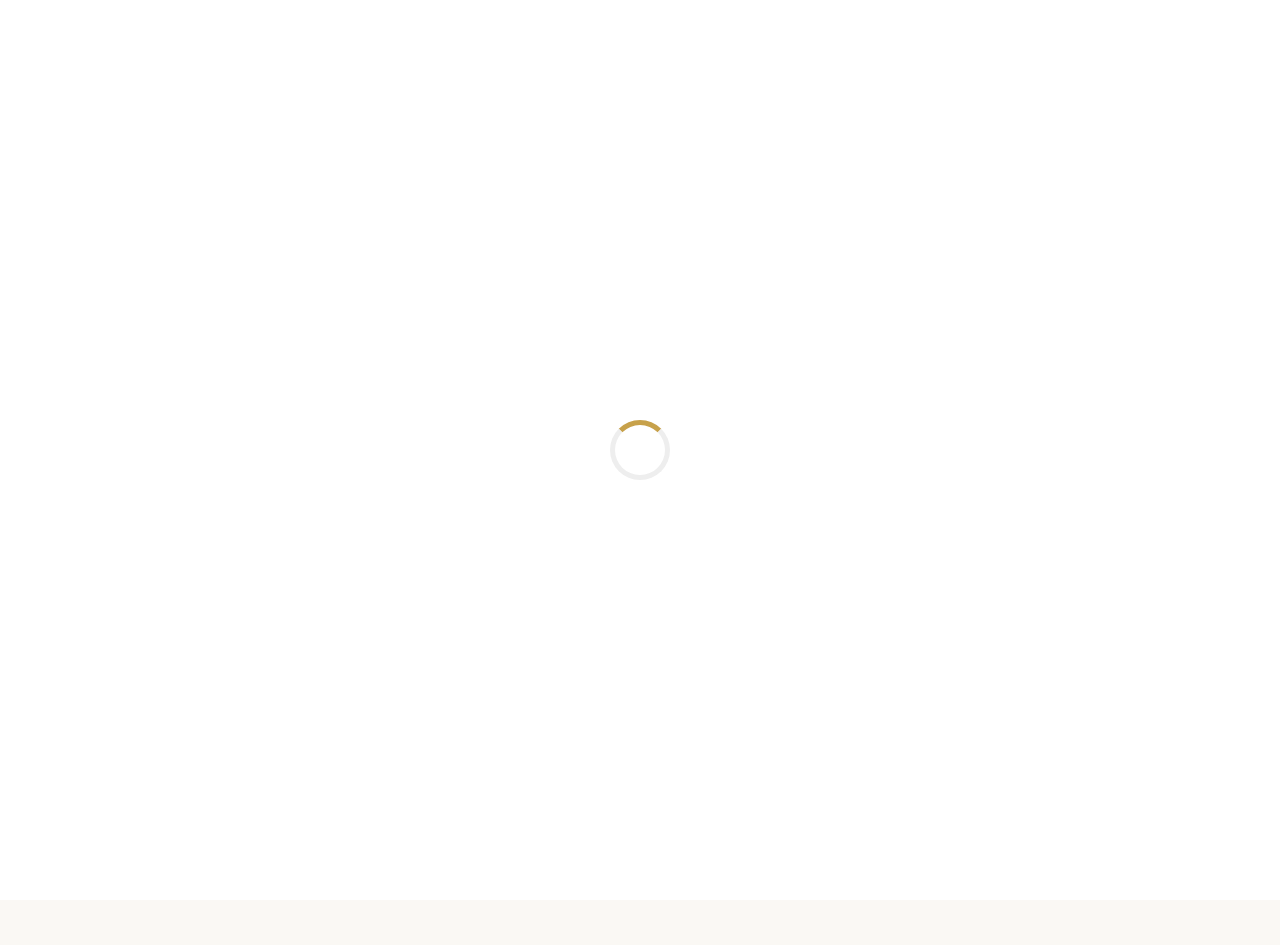
==== index.html @ 11d9a0d9 "Initial commit" ====
<!DOCTYPE html>
<html lang="en">

<head>

    <meta charset="UTF-8">

    <meta name="viewport" content="width=device-width, initial-scale=1.0">

    <title>BeeLuxe & Beauty</title>

    <meta name="description"
        content="Luxury Hair Accessories for Every Style">

    <!-- CSS -->

    <link rel="stylesheet" href="style.css">

    <link rel="stylesheet" href="css/animations.css">

    <link rel="stylesheet" href="css/responsive.css">

    <!-- Google Font -->

    <link
        href="https://fonts.googleapis.com/css2?family=Poppins:wght@300;400;500;600;700&family=Playfair+Display:wght@500;600;700&display=swap"
        rel="stylesheet">

    <!-- Font Awesome -->

    <link rel="stylesheet"
        href="https://cdnjs.cloudflare.com/ajax/libs/font-awesome/6.7.1/css/all.min.css">

</head>

<body>

    <!--=========================
        LOADER
    ==========================-->

    <div class="loader">

        <div class="spinner"></div>

    </div>

    <!--=========================
        TOP BAR
    ==========================-->

    <div class="top-bar">

        <p>✨ Free Delivery on Orders Over ₦50,000 | Luxury Hair Accessories You'll Love</p>

    </div>

    <!--=========================
        HEADER
    ==========================-->

    <header>

        <nav class="navbar">

            <div class="logo">

                <a href="#">BeeLuxe <span>& Beauty</span></a>

            </div>

            <ul class="nav-links">

                <li><a href="#">Home</a></li>

                <li><a href="#">Shop</a></li>

                <li><a href="#">Collections</a></li>

                <li><a href="#">About</a></li>

                <li><a href="#">Contact</a></li>

            </ul>

            <div class="nav-icons">

                <i class="fas fa-search"></i>

                <i class="far fa-heart"></i>

                <i class="fas fa-shopping-cart"></i>

                <button id="theme-toggle">

                    <i class="fas fa-moon"></i>

                </button>

                <div class="menu-btn">

                    <i class="fas fa-bars"></i>

                </div>

            </div>

        </nav>

    </header>

    <!--=========================
        HERO SLIDER
    ==========================-->

    <section class="hero">

        <div class="slide active">

            <div class="hero-content">

                <h1>Luxury Hair Accessories</h1>

                <p>Elegant pieces made to elevate your everyday beauty.</p>

                <a href="#" class="btn">Shop Now</a>

            </div>

            <div class="hero-image">

                <img src="images/hero/hero1.jpg" alt="Hero Image">

            </div>

        </div>

        <div class="slide">

            <div class="hero-content">

                <h1>New Collection</h1>

                <p>Discover timeless beauty with our latest arrivals.</p>

                <a href="#" class="btn">Explore</a>

            </div>

            <div class="hero-image">

                <img src="images/hero/hero2.jpg" alt="Hero Image">

            </div>

        </div>

        <div class="slide">

            <div class="hero-content">

                <h1>Premium Quality</h1>

                <p>Designed with elegance, crafted with care.</p>

                <a href="#" class="btn">View Collection</a>

            </div>

            <div class="hero-image">

                <img src="images/hero/hero3.jpg" alt="Hero Image">

            </div>

        </div>

    </section>

    <!-- Categories -->

    <section class="categories">

    </section>

    <!-- Featured Products -->

    <section class="featured-products">

    </section>

    <!-- Promotion Banner -->

    <section class="promo">

    </section>

    <!-- Why Choose Us -->

    <section class="why-us">

    </section>

    <!-- Best Sellers -->

    <section class="best-sellers">

    </section>

    <!-- Testimonials -->

    <section class="testimonials">

    </section>

    <!-- Newsletter -->

    <section class="newsletter">

    </section>

    <!-- Footer -->

    <footer>

    </footer>

    <!-- JavaScript -->

    <script src="js/app.js"></script>

    <script src="js/slider.js"></script>

    <script src="js/darkmode.js"></script>

    <script src="js/cart.js"></script>

    <script src="js/animation.js"></script>

</body>

</html>
---- style.css ----
/*==================================================
    BeeLuxe & Beauty
    Main Stylesheet
    Author: David
===================================================*/

/*==============================
    GOOGLE FONTS
===============================*/
@import url('https://fonts.googleapis.com/css2?family=Poppins:wght@300;400;500;600;700&family=Playfair+Display:wght@500;600;700&display=swap');

/*==============================
    CSS RESET
===============================*/
*{
    margin:0;
    padding:0;
    box-sizing:border-box;
}

html{
    scroll-behavior:smooth;
}

body{
    font-family:'Poppins',sans-serif;
    background:#faf8f4;
    color:#222;
    overflow-x:hidden;
    transition:.4s ease;
}

img{
    width:100%;
    display:block;
}

a{
    text-decoration:none;
    color:inherit;
}

ul{
    list-style:none;
}

button{
    border:none;
    outline:none;
    cursor:pointer;
    font-family:inherit;
}

input{
    font-family:inherit;
    outline:none;
}

/*==============================
    COLORS
===============================*/
:root{

    --primary:#C7A14A;
    --primary-dark:#A8842F;

    --cream:#FAF8F4;
    --white:#ffffff;
    --black:#222222;

    --text:#555555;

    --border:#ece6dc;

    --shadow:0 10px 35px rgba(0,0,0,.08);

    --radius:12px;

    --transition:.35s ease;

}

/*==============================
    DARK MODE
===============================*/

body.dark{

    background:#121212;

    color:#ffffff;

}

body.dark .navbar{

    background:#181818;

}

body.dark .top-bar{

    background:#222;

}

body.dark .nav-links a{

    color:#f1f1f1;

}

body.dark .btn{

    color:#fff;

}

body.dark .hero{

    background:#181818;

}

/*==============================
    LOADER
===============================*/

.loader{

    position:fixed;

    inset:0;

    background:#fff;

    display:flex;

    justify-content:center;

    align-items:center;

    z-index:9999;

}

.spinner{

    width:60px;

    height:60px;

    border:5px solid #eee;

    border-top:5px solid var(--primary);

    border-radius:50%;

    animation:spin 1s linear infinite;

}

@keyframes spin{

    to{

        transform:rotate(360deg);

    }

}

/*==============================
    TOP BAR
===============================*/

.top-bar{

    background:var(--primary);

    color:#fff;

    text-align:center;

    padding:12px;

    font-size:.9rem;

    letter-spacing:.5px;

}

/*==============================
    HEADER
===============================*/

header{

    position:sticky;

    top:0;

    left:0;

    width:100%;

    background:#fff;

    box-shadow:0 2px 20px rgba(0,0,0,.04);

    z-index:1000;

    transition:.4s;

}

.navbar{

    width:90%;

    margin:auto;

    height:90px;

    display:flex;

    justify-content:space-between;

    align-items:center;

}

/*==============================
    LOGO
===============================*/

.logo a{

    font-size:2rem;

    font-weight:700;

    color:var(--black);

    font-family:'Playfair Display',serif;

}

.logo span{

    color:var(--primary);

}

/*==============================
    NAVIGATION
===============================*/

.nav-links{

    display:flex;

    gap:35px;

}

.nav-links a{

    color:#333;

    font-weight:500;

    transition:var(--transition);

    position:relative;

}

.nav-links a::after{

    content:"";

    position:absolute;

    width:0;

    height:2px;

    background:var(--primary);

    bottom:-8px;

    left:0;

    transition:.3s;

}

.nav-links a:hover::after{

    width:100%;

}

.nav-links a:hover{

    color:var(--primary);

}

/*==============================
    NAV ICONS
===============================*/

.nav-icons{

    display:flex;

    align-items:center;

    gap:18px;

}

.nav-icons i{

    font-size:1.1rem;

    cursor:pointer;

    transition:.3s;

}

.nav-icons i:hover{

    color:var(--primary);

    transform:translateY(-2px);

}

#theme-toggle{

    background:var(--primary);

    color:#fff;

    width:42px;

    height:42px;

    border-radius:50%;

    transition:.3s;

}

#theme-toggle:hover{

    transform:rotate(180deg);

}

.menu-btn{

    display:none;

}

/*==============================
    BUTTONS
===============================*/

.btn{

    display:inline-block;

    margin-top:25px;

    padding:15px 38px;

    background:var(--primary);

    color:#fff;

    border-radius:50px;

    transition:.35s;

    font-weight:600;

    letter-spacing:.5px;

}

.btn:hover{

    background:var(--primary-dark);

    transform:translateY(-4px);

    box-shadow:0 10px 25px rgba(199,161,74,.4);

}

/*==============================
    HERO
===============================*/

.hero{

    position:relative;

    width:100%;

    min-height:90vh;

    overflow:hidden;

    background:var(--cream);

}

.slide{

    display:none;

    width:90%;

    margin:auto;

    min-height:90vh;

    align-items:center;

    justify-content:space-between;

    gap:60px;

}

.slide.active{

    display:flex;

    animation:fade 1s;

}

.hero-content{

    flex:1;

}

.hero-content h1{

    font-size:4rem;

    line-height:1.2;

    font-family:'Playfair Display',serif;

    margin-bottom:20px;

}

.hero-content p{

    font-size:1.1rem;

    color:var(--text);

    line-height:1.8;

    max-width:500px;

}

.hero-image{

    flex:1;

}

.hero-image img{

    width:100%;

    max-width:600px;

    margin:auto;

    border-radius:20px;

    box-shadow:var(--shadow);

}

/*==============================
    ANIMATION
===============================*/

@keyframes fade{

    from{

        opacity:0;

        transform:translateY(30px);

    }

    to{

        opacity:1;

        transform:translateY(0);

    }

}

/*==============================
    SECTION TITLE
===============================*/

.section-title{

    text-align:center;

    margin-bottom:60px;

}

.section-title h2{

    font-size:2.5rem;

    font-family:'Playfair Display',serif;

}

.section-title p{

    color:var(--text);

    margin-top:10px;

}

/*==============================
    CONTAINER
===============================*/

.container{

    width:90%;

    margin:auto;

}
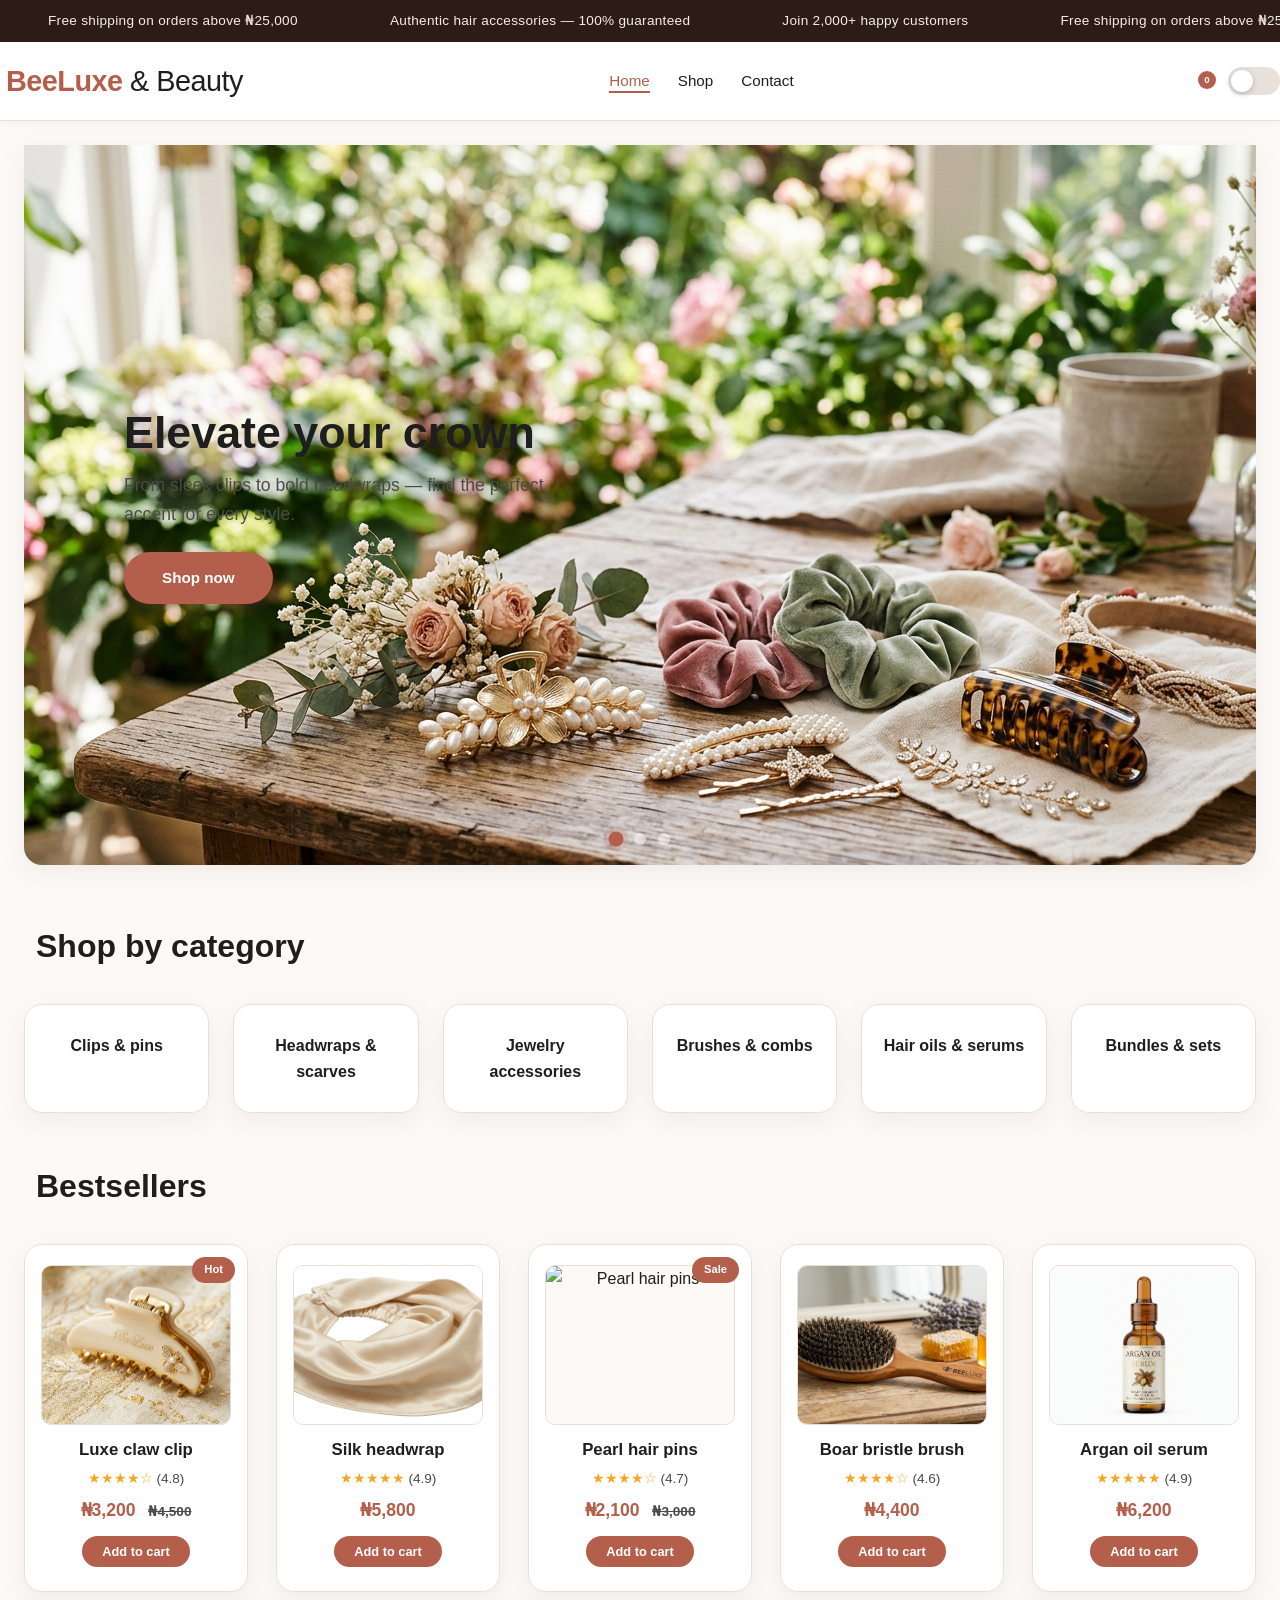
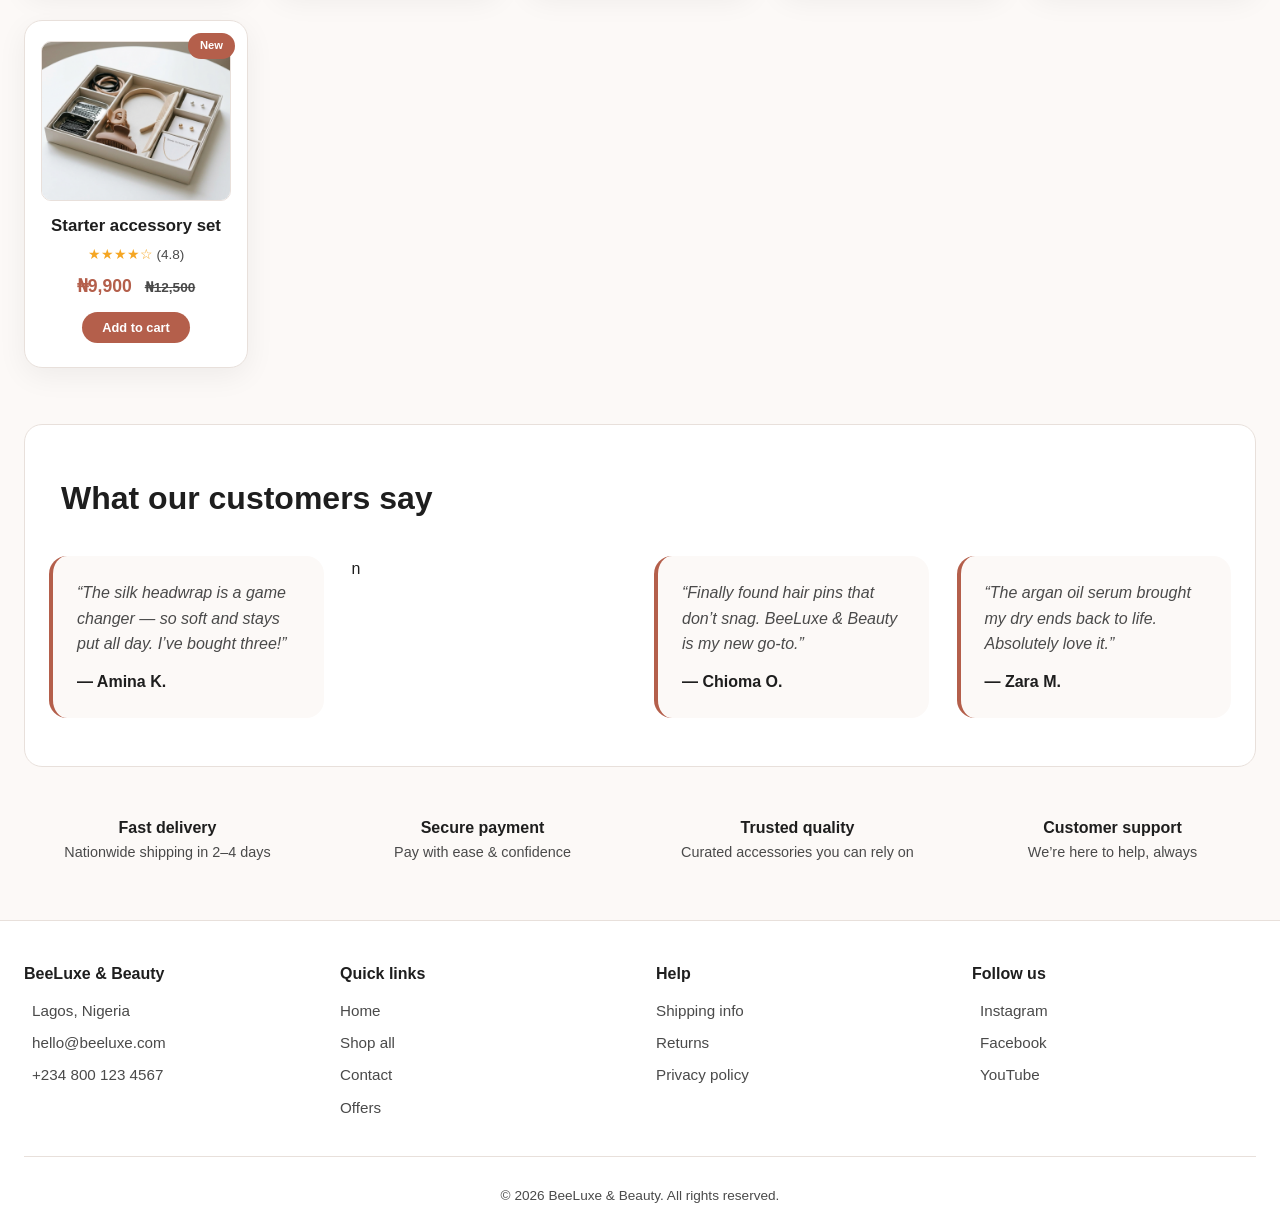
==== commit a95e10f7: "Rename oil.html to index.html" ====
--- a/index.html
+++ b/index.html
@@ -1,242 +1,570 @@
 <!DOCTYPE html>
+
 <html lang="en">
-
 <head>
-
-    <meta charset="UTF-8">
-
-    <meta name="viewport" content="width=device-width, initial-scale=1.0">
-
-    <title>BeeLuxe & Beauty</title>
-
-    <meta name="description"
-        content="Luxury Hair Accessories for Every Style">
-
-    <!-- CSS -->
-
-    <link rel="stylesheet" href="style.css">
-
-    <link rel="stylesheet" href="css/animations.css">
-
-    <link rel="stylesheet" href="css/responsive.css">
-
-    <!-- Google Font -->
-
-    <link
-        href="https://fonts.googleapis.com/css2?family=Poppins:wght@300;400;500;600;700&family=Playfair+Display:wght@500;600;700&display=swap"
-        rel="stylesheet">
-
-    <!-- Font Awesome -->
-
-    <link rel="stylesheet"
-        href="https://cdnjs.cloudflare.com/ajax/libs/font-awesome/6.7.1/css/all.min.css">
-
+    <meta charset="UTF-8" />
+    <meta name="viewport" content="width=device-width, initial-scale=1.0" />
+    <title>BeeLuxe & Beauty – Hair Accessories</title>
+
+    <!-- Google Fonts & Font Awesome -->
+    <link rel="preconnect" href="https://fonts.googleapis.com" />
+    <link rel="preconnect" href="https://fonts.gstatic.com" crossorigin />
+    <link href="https://fonts.googleapis.com/css2?family=Inter:opsz,wght@14..32,300;14..32,400;14..32,600;14..32,700;14..32,800&display=swap" rel="stylesheet" />
+    <link rewwwwl="stylesheet" href="https://cdnjs.cloudflare.com/ajax/libs/font-awesome/6.0.0-beta3/css/all.min.css" />
+
+    <!-- Paystack Inline JS -->
+    <script src="https://js.paystack.co/v1/inline.js"></script>
+
+    <!-- External CSS -->
+    <link rel="stylesheet" href="oil.css" />
 </head>
-
 <body>
 
-    <!--=========================
-        LOADER
-    ==========================-->
-
-    <div class="loader">
-
-        <div class="spinner"></div>
-
+    <!-- ===== TOP BANNER ===== -->
+    <div class="top-banner">
+        <div class="marquee">
+            <span><i class="fas fa-truck"></i> Free shipping on orders above ₦25,000</span>
+            <span><i class="fas fa-gem"></i> Authentic hair accessories — 100% guaranteed</span>
+            <span><i class="fas fa-star"></i> Join 2,000+ happy customers</span>
+            <span><i class="fas fa-truck"></i> Free shipping on orders above ₦25,000</span>
+            <span><i class="fas fa-gem"></i> Authentic hair accessories — 100% guaranteed</span>
+            <span><i class="fas fa-star"></i> Join 2,000+ happy customers</span>
+        </div>
     </div>
 
-    <!--=========================
-        TOP BAR
-    ==========================-->
-
-    <div class="top-bar">
-
-        <p>✨ Free Delivery on Orders Over ₦50,000 | Luxury Hair Accessories You'll Love</p>
+    <!-- ===== HEADER ===== -->
+    <header>
+        <div class="container header-inner">
+            <a class="logo" onclick="navigateTo('home')"><i class="fas fa-spa"></i>BeeLuxe <span>&amp; Beauty</span></a>
+
+            <ul class="nav-links" id="navLinks">
+                <li><a class="active" data-page="home" onclick="navigateTo('home')">Home</a></li>
+                <li><a data-page="shop" onclick="navigateTo('shop')">Shop</a></li>
+                <li><a data-page="contact" onclick="navigateTo('contact')">Contact</a></li>
+            </ul>
+
+            <div class="header-actions">
+                <!-- Search wrapper -->
+                <div class="search-wrapper">
+                    <button class="icon-btn" id="searchToggle" aria-label="Search">
+                        <i class="fas fa-search"></i>
+                    </button>
+                    <input type="text" id="searchInput" class="search-input" placeholder="Search products..." />
+                </div>
+
+                <button class="icon-btn" aria-label="Cart" id="cartIconBtn">
+                    <i class="fas fa-shopping-bag"></i>
+                    <span class="cart-count" id="cartCount">0</span>
+                </button>
+
+                <!-- Dark mode toggle -->
+                <button class="theme-toggle" id="themeToggle" aria-label="Toggle theme">
+                    <span class="toggle-ball"><i class="fas fa-moon"></i></span>
+                </button>
+
+                <button class="hamburger" id="hamburger" aria-label="Menu">
+                    <span></span><span></span><span></span>
+                </button>
+            </div>
+        </div>
+    </header>
+
+    <main class="container">
+
+        <!-- ============================================================ -->
+        <!-- ===== PAGE: HOME ===== -->
+        <!-- ============================================================ -->
+        <div class="page active" id="page-home">
+
+<!-- HERO SLIDER with Background Images -->
+<section class="hero" id="hero">
+    <div class="hero-slider" id="heroSlider">
+
+        <!-- Slide 1 -->
+        <div class="hero-slide" style="background-image: url('hero.png');">
+            <div class="overlay"></div>
+            <div class="content">
+                <h1><i class="fas fa-crown"></i> Elevate your crown</h1>
+                <p>From sleek clips to bold headwraps — find the perfect accent for every style.</p>
+                <a class="btn" onclick="navigateTo('shop')">Shop now <i class="fas fa-arrow-right"></i></a>
+            </div>
+        </div>
+
+        <!-- Slide 2 -->
+        <div class="hero-slide" style="background-image: url('heroclip.png');">
+            <div class="overlay"></div>
+            <div class="content">
+                <h1><i class="fas fa-braces"></i> Braid &amp; shine</h1>
+                <p>Accessories that protect, define, and celebrate your natural texture.</p>
+                <a class="btn" onclick="navigateTo('shop')">Explore <i class="fas fa-arrow-right"></i></a>
+            </div>
+        </div>
+
+        <!-- Slide 3 -->
+        <div class="hero-slide" style="background-image: url('argenhero.png');">
+            <div class="overlay"></div>
+            <div class="content">
+                <h1><i class="fas fa-feather"></i> Light as air</h1>
+                <p>Comfortable, durable, and made for all-day wear — your hair deserves the best.</p>
+                <a class="btn" onclick="navigateTo('shop')">Discover <i class="fas fa-arrow-right"></i></a>
+            </div>
+        </div>
 
     </div>
 
-    <!--=========================
-        HEADER
-    ==========================-->
-
-    <header>
-
-        <nav class="navbar">
-
-            <div class="logo">
-
-                <a href="#">BeeLuxe <span>& Beauty</span></a>
-
-            </div>
-
-            <ul class="nav-links">
-
-                <li><a href="#">Home</a></li>
-
-                <li><a href="#">Shop</a></li>
-
-                <li><a href="#">Collections</a></li>
-
-                <li><a href="#">About</a></li>
-
-                <li><a href="#">Contact</a></li>
-
-            </ul>
-
-            <div class="nav-icons">
-
-                <i class="fas fa-search"></i>
-
-                <i class="far fa-heart"></i>
-
-                <i class="fas fa-shopping-cart"></i>
-
-                <button id="theme-toggle">
-
-                    <i class="fas fa-moon"></i>
-
+    <!-- Dots Navigation -->
+    <div class="hero-dots" id="heroDots">
+        <button class="active" data-index="0"></button>
+        <button data-index="1"></button>
+        <button data-index="2"></button>
+    </div>
+</section>
+
+            <!-- CATEGORIES -->
+            <section class="categories" id="categories">
+                <h2 class="section-title fade-up"><i class="fas fa-th-large"></i> Shop by category</h2>
+                <div class="category-grid">
+                    <div class="category-card fade-up" onclick="filterShop('clips')"><i class="fas fa-paperclip"></i><h4>Clips &amp; pins</h4></div>
+                    <div class="category-card fade-up" onclick="filterShop('wraps')"><i class="fas fa-ribbon"></i><h4>Headwraps &amp; scarves</h4></div>
+                    <div class="category-card fade-up" onclick="filterShop('jewelry')"><i class="fas fa-gem"></i><h4>Jewelry accessories</h4></div>
+                    <div class="category-card fade-up" onclick="filterShop('brushes')"><i class="fas fa-brush"></i><h4>Brushes &amp; combs</h4></div>
+                    <div class="category-card fade-up" onclick="filterShop('oils')"><i class="fas fa-tint"></i><h4>Hair oils &amp; serums</h4></div>
+                    <div class="category-card fade-up" onclick="filterShop('sets')"><i class="fas fa-star"></i><h4>Bundles &amp; sets</h4></div>
+                </div>
+            </section>
+
+            <!-- PRODUCTS (home preview) -->
+            <section class="products" id="products-home">
+                <h2 class="section-title fade-up"><i class="fas fa-store"></i> Bestsellers</h2>
+                <div class="product-grid" id="homeProductGrid">
+                    <!-- ====== PRODUCT CARDS  ====== -->
+                    <div class="product-card fade-up" data-name="Luxe claw clip" data-price="3200" data-category="clips" data-image="https://via.placeholder.com/200x200?text=Claw+Clip">
+                        <span class="badge">Hot</span>
+                        <div class="product-image">
+                            <img src="clip.png" alt="Luxe claw clip" />
+                        </div>
+
+                        <div class="icon-wrap"><i class="fas fa-paperclip"></i></div>
+                        <h4>Luxe claw clip</h4>
+                        <div class="rating">★★★★☆ <span>(4.8)</span></div>
+                        <div class="price">₦3,200 <span class="old-price">₦4,500</span></div>
+                        <button class="add-btn" onclick="addToCartFromAttr(this)"><i class="fas fa-plus"></i> Add to cart</button>
+                    </div>
+
+                    <div class="product-card fade-up" data-name="Silk headwrap" data-price="5800" data-category="wraps" data-image="https://via.placeholder.com/200x200?text=Headwrap">
+                        <div class="product-image">
+                            <img src="silk.png" alt="Silk headwrap" />
+                        </div>
+                        <div class="icon-wrap"><i class="fas fa-ribbon"></i></div>
+                        <h4>Silk headwrap</h4>
+                        <div class="rating">★★★★★ <span>(4.9)</span></div>
+                        <div class="price">₦5,800</div>
+                        <button class=" add-btn" onclick="addToCartFromAttr(this)"><i class="fas fa-plus"></i> Add to cart</button>
+                    </div>
+
+                    <div class="product-card fade-up" data-name="Pearl hair pins" data-price="2100" data-category="jewelry" data-image="https://via.placeholder.com/200x200?text=Pearl+Pins">
+                        <span class="badge">Sale</span>
+                        <div class="product-image">
+                            <img src="h" alt="Pearl hair pins" />
+                        </div>
+                        <div class="icon-wrap"><i class="fas fa-gem"></i></div>
+                        <h4>Pearl hair pins</h4>
+                        <div class="rating">★★★★☆ <span>(4.7)</span></div>
+                        <div class="price">₦2,100 <span class="old-price">₦3,000</span></div>
+                        <button class="add-btn" onclick="addToCartFromAttr(this)"><i class="fas fa-plus"></i> Add to cart</button>
+                    </div>
+
+                    <div class="product-card fade-up" data-name="Boar bristle brush" data-price="4400" data-category="brushes" data-image="https://via.placeholder.com/200x200?text=Brush">
+                        <div class="product-image">
+                            <img src="sillk brush.png" alt="Boar bristle brush" />
+                        </div>
+                        <div class="icon-wrap"><i class="fas fa-brush"></i></div>
+                        <h4>Boar bristle brush</h4>
+                        <div class="rating">★★★★☆ <span>(4.6)</span></div>
+                        <div class="price">₦4,400</div>
+                        <button class="add-btn" onclick="addToCartFromAttr(this)"><i class="fas fa-plus"></i> Add to cart</button>
+                    </div>
+
+                    <div class="product-card fade-up" data-name="Argan oil serum" data-price="6200" data-category="oils" data-image="https://via.placeholder.com/200x200?text=Argan+Oil">
+                        <div class="product-image">
+                            <img src="argan.png" alt="Argan oil serum" />
+                        </div>
+                        <div class="icon-wrap"><i class="fas fa-tint"></i></div>
+                        <h4>Argan oil serum</h4>
+                        <div class="rating">★★★★★ <span>(4.9)</span></div>
+                        <div class="price">₦6,200</div>
+                        <button class="add-btn" onclick="addToCartFromAttr(this)"><i class="fas fa-plus"></i> Add to cart</button>
+                    </div>
+
+                    <div class="product-card fade-up" data-name="Starter accessory set" data-price="9900" data-category="sets" data-image="https://via.placeholder.com/200x200?text=Starter+Set">
+                        <span class="badge">New</span>
+                        <div class="product-image"> 
+                            <img src="acessory set.png" alt="Starter accessory set" />
+                        </div>
+                        <div class="icon-wrap"><i class="fas fa-star"></i></div>
+                        <h4>Starter accessory set</h4>
+                        <div class="rating">★★★★☆ <span>(4.8)</span></div>
+                        <div class="price">₦9,900 <span class="old-price">₦12,500</span></div>
+                        <button class="add-btn" onclick="addToCartFromAttr(this)"><i class="fas fa-plus"></i> Add to cart</button>
+                   </div>
+ </div>
+            </section>
+
+            <!-- TESTIMONIALS -->
+            <section class="testimonials" id="testimonials">
+                <div class="container">
+                    <h2 class="section-title fade-up"><i class="fas fa-comment-dots"></i> What our customers say</h2>
+                    <div class="testimonial-grid">
+                        <div class="testimonial-card fade-up">
+                            <i class="fas fa-quote-left"></i>
+                            <p>“The silk headwrap is a game changer — so soft and stays put all day. I’ve bought three!”</p>
+                            <div class="name">— Amina K.</div>
+                        </div>n  
+                        <div class="testimonial-card fade-up">
+                            <i class="fas fa-quote-left"></i>
+                            <p>“Finally found hair pins that don’t snag. BeeLuxe &amp; Beauty is my new go-to.”</p>
+                            <div class="name">— Chioma O.</div>
+                        </div>
+                        <div class="testimonial-card fade-up">
+                            <i class="fas fa-quote-left"></i>
+                            <p>“The argan oil serum brought my dry ends back to life. Absolutely love it.”</p>
+                            <div class="name">— Zara M.</div>
+                        </div>
+                    </div>
+                </div>
+            </section>
+
+            <!-- FEATURES -->
+            <div class="features">
+                <div class="feature-item fade-up"><i class="fas fa-truck"></i><h5>Fast delivery</h5><p>Nationwide shipping in 2–4 days</p></div>
+                <div class="feature-item fade-up"><i class="fas fa-lock"></i><h5>Secure payment</h5><p>Pay with ease &amp; confidence</p></div>
+                <div class="feature-item fade-up"><i class="fas fa-medal"></i><h5>Trusted quality</h5><p>Curated accessories you can rely on</p></div>
+                <div class="feature-item fade-up"><i class="fas fa-headset"></i><h5>Customer support</h5><p>We’re here to help, always</p></div>
+            </div>
+
+        </div>
+
+        
+        <!-- ===== PAGE: SHOP ===== -->
+        <div class="page" id="page-shop">
+
+            <section class="products" style="margin-top:32px;">
+                <h2 class="section-title fade-up"><i class="fas fa-store-alt"></i> All Accessories</h2>
+
+                <!-- Toolbar -->
+                <div class="shop-toolbar fade-up">
+                    <div class="filter-group">
+                        <button class="filter-btn active" data-filter="all" onclick="filterShop('all')">All</button>
+                        <button class="filter-btn" data-filter="clips" onclick="filterShop('clips')">Clips</button>
+                        <button class="filter-btn" data-filter="wraps" onclick="filterShop('wraps')">Wraps</button>
+                        <button class="filter-btn" data-filter="jewelry" onclick="filterShop('jewelry')">Jewelry</button>
+                        <button class="filter-btn" data-filter="brushes" onclick="filterShop('brushes')">Brushes</button>
+                        <button class="filter-btn" data-filter="oils" onclick="filterShop('oils')">Oils</button>
+                        <button class="filter-btn" data-filter="sets" onclick="filterShop('sets')">Sets</button>
+                    </div>
+                    <select class="sort-select" id="sortSelect" onchange="sortProducts()">
+                        <option value="default">Sort by: Featured</option>
+                        <option value="price-low">Price: Low to High</option>
+                        <option value="price-high">Price: High to Low</option>
+                        <option value="name">Name: A to Z</option>
+                    </select>
+                </div>
+
+                <div class="product-grid" id="shopProductGrid">
+                    <!-- ====== PRODUCT CARDS (Shop – all products) ====== -->
+                    <div class="product-card fade-up" data-name="Luxe claw clip" data-price="3200" data-category="clips" data-image="https://via.placeholder.com/200x200?text=Claw+Clip">
+                        <span class="badge">Hot</span>
+                        <div class="product-image">
+                            <img src="clawclip.png" alt="Luxe claw clip" />
+                        </div>
+
+                        <div class="icon-wrap"><i class="fas fa-paperclip"></i></div>
+                        <h4>Luxe claw clip</h4>
+                        <div class="rating">★★★★☆ <span>(4.8)</span></div>
+                        <div class="price">₦3,200 <span class="old-price">₦4,500</span></div>
+                        <button class="add-btn" onclick="addToCartFromAttr(this)"><i class="fas fa-plus"></i> Add to cart</button>
+                    </div>
+
+                    <div class="product-card fade-up" data-name="Silk headwrap" data-price="5800" data-category="wraps" data-image="https://via.placeholder.com/200x200?text=Headwrap">
+                        <div class="product-image">
+                            <img src="silk.png" alt="Silk headwrap" />
+                        </div>
+                        <div class="icon-wrap"><i class="fas fa-ribbon"></i></div>
+                        <h4>Silk headwrap</h4>
+                        <div class="rating">★★★★★ <span>(4.9)</span></div>
+                        <div class="price">₦5,800</div>
+                        <button class="add-btn" onclick="addToCartFromAttr(this)"><i class="fas fa-plus"></i> Add to cart</button>
+                    </div>
+
+                    <div class="product-card fade-up" data-name="Pearl hair pins" data-price="2100" data-category="jewelry" data-image="https://via.placeholder.com/200x200?text=Pearl+Pins">
+                        <span class="badge">Sale</span>
+                        <div class="product-image">
+                            <img src="pin.png" alt="Pearl hair pins" />
+                        </div>
+
+                        <div class="icon-wrap"><i class="fas fa-gem"></i></div>
+                        <h4>Pearl hair pins</h4>
+                        <div class="rating">★★★★☆ <span>(4.7)</span></div>
+                        <div class="price">₦2,100 <span class="old-price">₦3,000</span></div>
+                        <button class="add-btn" onclick="addToCartFromAttr(this)"><i class="fas fa-plus"></i> Add to cart</button>
+                    </div>
+
+                    <div class="product-card fade-up" data-name="Boar bristle brush" data-price="4400" data-category="brushes" data-image="https://via.placeholder.com/200x200?text=Brush">
+                        <div class="product-image">
+                            <img src="sillk brush.png" alt="Boar bristle brush" />
+                        </div>
+                        <div class="icon-wrap"><i class="fas fa-brush"></i></div>
+                        <h4>Boar bristle brush</h4> 
+                        <div class="rating">★★★★☆ <span>(4.6)</span></div>
+                        <div class="price">₦4,400</div>
+                        <button class="add-btn" onclick="addToCartFromAttr(this)"><i class="fas fa-plus"></i> Add to cart</button>
+                    </div>
+
+                    <div class="product-card fade-up" data-name="Argan oil serum" data-price="6200" data-category="oils" data-image="https://via.placeholder.com/200x200?text=Argan+Oil">
+                        <div class="product-image">
+                            <img src="argan.png" alt="Argan oil serum" />
+                        </div>
+                        <div class="icon-wrap"><i class="fas fa-tint"></i></div>
+                        <h4>Argan oil serum</h4>
+                        <div class="rating">★★★★★ <span>(4.9)</span></div>
+                        <div class="price">₦6,200</div>
+                        <button class="add-btn" onclick="addToCartFromAttr(this)"><i class="fas fa-plus"></i> Add to cart</button>
+                    </div>
+
+                    <div class="product-card fade-up" data-name="Starter accessory set" data-price="9900" data-category="sets" data-image="https://via.placeholder.com/200x200?text=Starter+Set">
+                        <span class="badge">New</span>
+                        <div class="product-image">
+                            <img src="acessory set.png" alt="Starter accessory set" />
+                        </div>
+                        <div class="icon-wrap"><i class="fas fa-star"></i></div>
+                        <h4>Starter accessory set</h4>
+                        <div class="rating">★★★★☆ <span>(4.8)</span></div>
+                        <div class="price">₦9,900 <span class="old-price">₦12,500</span></div>
+                        <button class="add-btn" onclick="addToCartFromAttr(this)"><i class="fas fa-plus"></i> Add to cart</button>
+                    </div>
+
+                    <!-- Extra products (shop only) -->
+                    <div class="product-card fade-up" data-name="Gold chain hair clip" data-price="2800" data-category="clips" data-image="https://via.placeholder.com/200x200?text=Gold+Clip">
+                        <div class="product-image">
+                            <img src="clawclip.png" alt="Gold chain hair clip" />
+                        </div>
+                        <div class="icon-wrap"><i class="fas fa-crown"></i></div>
+                        <h4>Gold chain hair clip</h4>
+                        <div class="rating">★★★★☆ <span>(4.5)</span></div>
+                        <div class="price">₦2,800 <span class="old-price">₦3,500</span></div>
+                        <button class="add-btn" onclick="addToCartFromAttr(this)"><i class="fas fa-plus"></i> Add to cart</button>
+                    </div>
+
+                    <div class="product-card fade-up" data-name="Satin scrunchie set" data-price="2400" data-category="wraps" data-image="https://via.placeholder.com/200x200?text=Scrunchie+Set">
+                        <span class="badge">Bestseller</span>
+                        <div class="product-image">
+                            <img src="scarves.png" alt="Satin scrunchie set" />
+                        </div>
+                        <div class="icon-wrap"><i class="fas fa-circle"></i></div>
+                        <h4>Satin scrunchie set</h4>
+                        <div class="rating">★★★★☆ <span>(4.7)</span></div>
+                        <div class="price">₦2,400</div>
+                        <button class="add-btn" onclick="addToCartFromAttr(this)"><i class="fas fa-plus"></i> Add to cart</button>
+                    </div>
+
+                    <div class="product-card fade-up" data-name="Crystal hair comb" data-price="3900" data-category="jewelry" data-image="https://via.placeholder.com/200x200?text=Crystal+Comb">
+                        <div class="product-image">
+                            <img src="sillk brush.png" alt="Crystal hair comb" />
+                        </div>
+                        <div class="icon-wrap"><i class="fas fa-gem"></i></div>
+                        <h4>Crystal hair comb</h4>
+                        <div class="rating">★★★★☆ <span>(4.4)</span></div>
+                        <div class="price">₦3,900 <span class="old-price">₦4,900</span></div>
+                        <button class="add-btn" onclick="addToCartFromAttr(this)"><i class="fas fa-plus"></i> Add to cart</button>
+                    </div>
+
+                    <div class="product-card fade-up" data-name="Wooden paddle brush" data-price="3700" data-category="brushes" data-image="https://via.placeholder.com/200x200?text=Wooden+Brush">
+                        <div class="product-image">
+                            <img src="brush.png" alt="Wooden paddle brush" />
+                        </div>
+                        <div class="icon-wrap"><i class="fas fa-tree"></i></div>
+                        <h4>Wooden paddle brush</h4>
+                        <div class="rating">★★★★☆ <span>(4.3)</span></div>
+                        <div class="price">₦3,700</div>
+                        <button class="add-btn" onclick="addToCartFromAttr(this)"><i class="fas fa-plus"></i> Add to cart</button>
+                    </div>
+
+                    <div class="product-card fade-up" data-name="Coconut oil hair food" data-price="4500" data-category="oils" data-image="https://via.placeholder.com/200x200?text=Coconut+Oil">
+                        <span class="badge">Sale</span>
+                        <div class="product-image">
+                            <img src="argan.png" alt="Coconut oil hair food" />
+                        </div>
+                        <div class="icon-wrap"><i class="fas fa-seedling"></i></div>
+                        <h4>Coconut oil hair food</h4>
+                        <div class="rating">★★★★☆ <span>(4.6)</span></div>
+                        <div class="price">₦4,500 <span class="old-price">₦5,500</span></div>
+                        <button class="add-btn" onclick="addToCartFromAttr(this)"><i class="fas fa-plus"></i> Add to cart</button>
+                    </div>
+
+                    <div class="product-card fade-up" data-name="Deluxe travel set" data-price="7500" data-category="sets" data-image="https://via.placeholder.com/200x200?text=Travel+Set">
+                        <div class="product-image">
+                            <img src="acessory set.png" alt="Deluxe travel set" />
+                        </div>
+                        <div class="icon-wrap"><i class="fas fa-suitcase"></i></div>
+                        <h4>Deluxe travel set</h4>
+                        <div class="rating">★★★★☆ <span>(4.7)</span></div>
+                        <div class="price">₦7,500 <span class="old-price">₦8,900</span></div>
+                        <button class="add-btn" onclick="addToCartFromAttr(this)"><i class="fas fa-plus"></i> Add to cart</button>
+                    </div>
+                </div>
+            </section>
+
+            <!-- Features (shared) -->
+            <div class="features">
+                <div class="feature-item fade-up"><i class="fas fa-truck"></i><h5>Fast delivery</h5><p>Nationwide shipping in 2–4 days</p></div>
+                <div class="feature-item fade-up"><i class="fas fa-lock"></i><h5>Secure payment</h5><p>Pay with ease &amp; confidence</p></div>
+                <div class="feature-item fade-up"><i class="fas fa-medal"></i><h5>Trusted quality</h5><p>Curated accessories you can rely on</p></div>
+                <div class="feature-item fade-up"><i class="fas fa-headset"></i><h5>Customer support</h5><p>We’re here to help, always</p></div>
+            </div>
+
+        </div><!-- /page-shop -->
+
+        <!-- ============================================================ -->
+        <!-- ===== PAGE: CONTACT ===== -->
+        <!-- ============================================================ -->
+        <div class="page" id="page-contact">
+
+            <div class="contact-wrap" style="margin-top:32px;">
+                <!-- Contact Info -->
+                <div class="contact-info fade-up">
+                    <h3><i class="fas fa-paper-plane" style="color:var(--accent);"></i> Get in touch</h3>
+                    <p>We'd love to hear from you! Reach out with any questions, feedback, or custom orders.</p>
+                    <div class="info-item">
+                        <i class="fas fa-map-marker-alt"></i>
+                        <div><div class="label">Visit us</div><div class="value">53, ikotun, Lagos, Nigeria</div></div>
+                    </div>
+                    <div class="info-item">
+                        <i class="fas fa-phone-alt"></i>
+                        <div><div class="label">Call us</div><div class="value">+234 800 123 4567</div></div>
+                    </div>
+                    <div class="info-item">
+                        <i class="fas fa-envelope"></i>
+                        <div><div class="label">Email us</div><div class="value">hello@beeluxe.com</div></div>
+                    </div>
+                    <div class="info-item">
+                        <i class="fas fa-clock"></i>
+                        
+                    <div style="margin-top:20px; display:flex; gap:16px; font-size:1.6rem; color:var(--accent);">
+                        <i class="fab fa-instagram" style="cursor:pointer;"></i>
+                        <i class="fab fa-facebook" style="cursor:pointer;"></i>
+                        <i class="fab fa-youtube" style="cursor:pointer;"></i>
+                        <i class="fab fa-tiktok" style="cursor:pointer;"></i>
+                    </div>
+                </div>
+
+                <!-- Contact Form -->
+                <div class="contact-form fade-up">
+                    <h3>Send a message</h3>
+                    <p class="sub">We'll get back to you within 24 hours.</p>
+                    <form id="contactForm" onsubmit="handleContactForm(event)">
+                        <label for="contactName">Full name</label>
+                        <input type="text" id="contactName" placeholder="Your full name" required />
+
+                        <label for="contactEmail">Email address</label>
+                        <input type="email" id="contactEmail" placeholder="you@example.com" required />
+
+                        <label for="contactSubject">Subject</label>
+                        <input type="text" id="contactSubject" placeholder="What's this about?" />
+
+                        <label for="contactMessage">Message</label>
+                        <textarea id="contactMessage" placeholder="Tell us how we can help..." required></textarea>
+
+                        <button type="submit" class="submit-btn"><i class="fas fa-paper-plane"></i> Send message</button>
+                        <div class="form-success" id="formSuccess">
+                            <i class="fas fa-check-circle"></i> Thank you! Your message has been sent. We'll reply soon.
+                        </div>
+                    </form>
+                </div>
+            </div>
+
+            <!-- Features (shared) -->
+            <div class="features">
+                <div class="feature-item fade-up"><i class="fas fa-truck"></i><h5>Fast delivery</h5><p>Nationwide shipping in 2–4 days</p></div>
+                <div class="feature-item fade-up"><i class="fas fa-lock"></i><h5>Secure payment</h5><p>Pay with ease &amp; confidence</p></div>
+                <div class="feature-item fade-up"><i class="fas fa-medal"></i><h5>Trusted quality</h5><p>Curated accessories you can rely on</p></div>
+                <div class="feature-item fade-up"><i class="fas fa-headset"></i><h5>Customer support</h5><p>We’re here to help, always</p></div>
+
+        </div><!-- /page-contact -->
+
+    </main>
+
+    <!-- ============================================================ -->
+    <!-- ===== CART MODAL ===== -->
+    <!-- ============================================================ -->
+    <div class="cart-overlay" id="cartOverlay">
+        <div class="cart-modal" id="cartModal">
+            <div class="cart-header">
+                <h2><i class="fas fa-shopping-bag"></i> Your Cart</h2>
+                <button class="cart-close" id="cartCloseBtn"><i class="fas fa-times"></i></button>
+            </div>
+            <div class="cart-body" id="cartBody">
+                <div class="cart-empty">Your cart is empty.</div>
+            </div>
+            <div class="cart-footer" id="cartFooter" style="display:none;">
+                <div class="cart-total">
+                    <span>Total:</span>
+                    <span id="cartTotalPrice">₦0</span>
+                </div>
+                <button class="checkout-btn" id="checkoutBtn">
+                    <i class="fas fa-credit-card"></i> Pay with Paystack
                 </button>
-
-                <div class="menu-btn">
-
-                    <i class="fas fa-bars"></i>
-
-                </div>
-
-            </div>
-
-        </nav>
-
-    </header>
-
-    <!--=========================
-        HERO SLIDER
-    ==========================-->
-
-    <section class="hero">
-
-        <div class="slide active">
-
-            <div class="hero-content">
-
-                <h1>Luxury Hair Accessories</h1>
-
-                <p>Elegant pieces made to elevate your everyday beauty.</p>
-
-                <a href="#" class="btn">Shop Now</a>
-
-            </div>
-
-            <div class="hero-image">
-
-                <img src="images/hero/hero1.jpg" alt="Hero Image">
-
-            </div>
-
-        </div>
-
-        <div class="slide">
-
-            <div class="hero-content">
-
-                <h1>New Collection</h1>
-
-                <p>Discover timeless beauty with our latest arrivals.</p>
-
-                <a href="#" class="btn">Explore</a>
-
-            </div>
-
-            <div class="hero-image">
-
-                <img src="images/hero/hero2.jpg" alt="Hero Image">
-
-            </div>
-
-        </div>
-
-        <div class="slide">
-
-            <div class="hero-content">
-
-                <h1>Premium Quality</h1>
-
-                <p>Designed with elegance, crafted with care.</p>
-
-                <a href="#" class="btn">View Collection</a>
-
-            </div>
-
-            <div class="hero-image">
-
-                <img src="images/hero/hero3.jpg" alt="Hero Image">
-
-            </div>
-
-        </div>
-
-    </section>
-
-    <!-- Categories -->
-
-    <section class="categories">
-
-    </section>
-
-    <!-- Featured Products -->
-
-    <section class="featured-products">
-
-    </section>
-
-    <!-- Promotion Banner -->
-
-    <section class="promo">
-
-    </section>
-
-    <!-- Why Choose Us -->
-
-    <section class="why-us">
-
-    </section>
-
-    <!-- Best Sellers -->
-
-    <section class="best-sellers">
-
-    </section>
-
-    <!-- Testimonials -->
-
-    <section class="testimonials">
-
-    </section>
-
-    <!-- Newsletter -->
-
-    <section class="newsletter">
-
-    </section>
-
-    <!-- Footer -->
-
+            </div>
+        </div>
+    </div>
+
+    <!-- ===== FOOTER ===== -->
     <footer>
-
+        <div class="container">
+            <div class="footer-grid">
+                <div>
+                    <h4><i class="fas fa-spa" style="color:var(--accent);"></i> BeeLuxe &amp; Beauty</h4>
+                    <ul>
+                        <li><i class="fas fa-map-pin"></i> Lagos, Nigeria</li>
+                        <li><i class="fas fa-envelope"></i> hello@beeluxe.com</li>
+                        <li><i class="fas fa-phone"></i> +234 800 123 4567</li>
+                    </ul>
+                </div>
+                <div>
+                    <h4>Quick links</h4>
+                    <ul>
+                        <li><a onclick="navigateTo('home')">Home</a></li>
+                        <li><a onclick="navigateTo('shop')">Shop all</a></li>
+                        <li><a onclick="navigateTo('contact')">Contact</a></li>
+                        <li><a href="#">Offers</a></li>
+                    </ul>
+                </div>
+                <div>
+                    <h4>Help</h4>
+                    <ul>
+                        <li><a href="#">Shipping info</a></li>
+                        <li><a href="#">Returns</a></li>
+                        <li><a href="#">Privacy policy</a></li>
+                    </ul>
+                </div>
+                <div>
+                    <h4>Follow us</h4>
+                    <ul>
+                        <li><i class="fab fa-instagram"></i> Instagram</li>
+                        <li><i class="fab fa-facebook"></i> Facebook</li>
+                        <li><i class="fab fa-youtube"></i> YouTube</li>
+                    </ul>
+                </div>
+            </div>
+            <div class="footer-bottom">
+                &copy; 2026 BeeLuxe &amp; Beauty. All rights reserved.
+            </div>
+        </div>
     </footer>
 
-    <!-- JavaScript -->
-
-    <script src="js/app.js"></script>
-
-    <script src="js/slider.js"></script>
-
-    <script src="js/darkmode.js"></script>
-
-    <script src="js/cart.js"></script>
-
-    <script src="js/animation.js"></script>
-
+    <!-- ===== TOAST ===== -->
+    <div class="toast" id="toast"><i class="fas fa-check-circle"></i> <span id="toastMsg">Added to cart</span></div>
+
+    <!-- External JavaScript -->
+    <script src="oil.js"></script>
 </body>
-
-</html>+</html>
--- a/oil.css
+++ b/oil.css
@@ -0,0 +1,1109 @@
+/* ----- CSS Variables (Light & Dark) ----- */
+* {
+    margin: 0;
+    padding: 0;
+    box-sizing: border-box;
+}
+
+:root {
+    --bg: #fcf9f7;
+    --bg-secondary: #ffffff;
+    --text: #1e1e1e;
+    --text-muted: #4a4a4a;
+    --accent: #b45f4b;
+    --accent-light: #d48c7a;
+    --accent-dark: #8e3e2b;
+    --border: #e8e0db;
+    --shadow: 0 8px 30px rgba(0, 0, 0, 0.06);
+    --card-bg: #ffffff;
+    --hero-overlay: rgba(0, 0, 0, 0.25);
+    --transition: 0.35s ease;
+    --radius: 18px;
+    --font: 'Inter', sans-serif;
+    --banner-bg: #2d1c15;
+    --banner-text: #f5ede8;
+    --input-bg: #ffffff;
+    --input-border: #ddd;
+    --input-focus: #b45f4b;
+    --success: #2d7d46;
+}
+
+[data-theme="dark"] {
+    --bg: #161616;
+    --bg-secondary: #1f1f1f;
+    --text: #f0ece9;
+    --text-muted: #b0aaa5;
+    --accent: #d48c7a;
+    --accent-light: #e6b09e;
+    --accent-dark: #b45f4b;
+    --border: #333333;
+    --shadow: 0 8px 30px rgba(0, 0, 0, 0.5);
+    --card-bg: #262626;
+    --hero-overlay: rgba(0, 0, 0, 0.5);
+    --banner-bg: #0f0a08;
+    --banner-text: #e8ddd6;
+    --input-bg: #2a2a2a;
+    --input-border: #444;
+    --input-focus: #d48c7a;
+    --success: #4caf84;
+}
+
+/* ----- Reset & Base ----- */
+html {
+    scroll-behavior: smooth;
+}
+
+body {
+    font-family: var(--font);
+    background: var(--bg);
+    color: var(--text);
+    transition: background var(--transition), color var(--transition);
+    line-height: 1.6;
+}
+
+a {
+    text-decoration: none;
+    color: inherit;
+}
+img {
+    max-width: 100%;
+    display: block;
+}
+.container {
+    max-width: 1280px;
+    margin: 0 auto;
+    padding: 0 24px;
+}
+
+/* ----- Top Banner ----- */
+.top-banner {
+    background: var(--banner-bg);
+    color: var(--banner-text);
+    font-size: 0.85rem;
+    padding: 10px 0;
+    text-align: center;
+    letter-spacing: 0.3px;
+    transition: background var(--transition), color var(--transition);
+    overflow: hidden;
+    white-space: nowrap;
+}
+.top-banner .marquee {
+    display: inline-block;
+    animation: marquee 22s linear infinite;
+}
+@keyframes marquee {
+    0% { transform: translateX(0%); }
+    100% { transform: translateX(-50%); }
+}
+.top-banner span {
+    margin: 0 40px;
+}
+.top-banner i {
+    margin-right: 8px;
+    color: var(--accent-light);
+}
+
+/* ----- Header / Nav ----- */
+header {
+    background: var(--bg-secondary);
+    box-shadow: 0 2px 12px rgba(0, 0, 0, 0.04);
+    position: sticky;
+    top: 0;
+    z-index: 999;
+    transition: background var(--transition), box-shadow var(--transition);
+    border-bottom: 1px solid var(--border);
+}
+.header-inner {
+    display: flex;
+    align-items: center;
+    justify-content: space-between;
+    padding: 16px 0;
+    flex-wrap: wrap;
+    gap: 12px;
+}
+.logo {
+    font-size: 1.8rem;
+    font-weight: 800;
+    letter-spacing: -0.5px;
+    color: var(--accent);
+    transition: color var(--transition);
+    cursor: pointer;
+}
+.logo i {
+    margin-right: 6px;
+    color: var(--accent-light);
+}
+.logo span {
+    color: var(--text);
+    font-weight: 300;
+}
+
+.nav-links {
+    display: flex;
+    align-items: center;
+    gap: 28px;
+    list-style: none;
+    font-weight: 500;
+    font-size: 0.95rem;
+}
+.nav-links a {
+    transition: color var(--transition);
+    position: relative;
+    cursor: pointer;
+}
+.nav-links a::after {
+    content: '';
+    position: absolute;
+    left: 0;
+    bottom: -4px;
+    width: 0;
+    height: 2px;
+    background: var(--accent);
+    transition: width var(--transition);
+}
+.nav-links a:hover::after,
+.nav-links a.active::after {
+    width: 100%;
+}
+.nav-links a:hover,
+.nav-links a.active {
+    color: var(--accent);
+}
+
+.header-actions {
+    display: flex;
+    align-items: center;
+    gap: 18px;
+}
+.header-actions .icon-btn {
+    background: none;
+    border: none;
+    font-size: 1.2rem;
+    cursor: pointer;
+    color: var(--text);
+    transition: color var(--transition), transform 0.2s;
+    padding: 6px;
+    position: relative;
+}
+.header-actions .icon-btn:hover {
+    color: var(--accent);
+    transform: scale(1.08);
+}
+.cart-count {
+    position: absolute;
+    top: -4px;
+    right: -6px;
+    background: var(--accent);
+    color: #fff;
+    font-size: 0.6rem;
+    font-weight: 700;
+    width: 18px;
+    height: 18px;
+    border-radius: 50%;
+    display: flex;
+    align-items: center;
+    justify-content: center;
+}
+
+/* ===== SEARCH ===== */
+.search-wrapper {
+    display: flex;
+    align-items: center;
+    gap: 8px;
+    position: relative;
+}
+.search-input {
+    width: 0;
+    padding: 0;
+    border: none;
+    border-bottom: 2px solid var(--border);
+    background: transparent;
+    color: var(--text);
+    font-size: 0.95rem;
+    transition: width 0.3s ease, padding 0.3s ease;
+    outline: none;
+    font-family: var(--font);
+}
+.search-input.open {
+    width: 180px;
+    padding: 6px 8px;
+}
+.search-input::placeholder {
+    color: var(--text-muted);
+}
+.search-input:focus {
+    border-bottom-color: var(--accent);
+}
+@media (max-width: 600px) {
+    .search-input.open {
+        width: 120px;
+    }
+}
+
+/* Dark mode toggle */
+.theme-toggle {
+    background: var(--border);
+    border: none;
+    border-radius: 40px;
+    width: 52px;
+    height: 28px;
+    display: flex;
+    align-items: center;
+    padding: 3px;
+    cursor: pointer;
+    transition: background var(--transition);
+    position: relative;
+}
+.theme-toggle .toggle-ball {
+    width: 22px;
+    height: 22px;
+    background: var(--bg-secondary);
+    border-radius: 50%;
+    transition: transform var(--transition), background var(--transition);
+    box-shadow: 0 2px 6px rgba(0, 0, 0, 0.2);
+    display: flex;
+    align-items: center;
+    justify-content: center;
+    font-size: 0.7rem;
+}
+.theme-toggle.dark .toggle-ball {
+    transform: translateX(24px);
+    background: var(--accent);
+    color: #fff;
+}
+
+/* Mobile menu */
+.hamburger {
+    display: none;
+    flex-direction: column;
+    gap: 5px;
+    background: none;
+    border: none;
+    cursor: pointer;
+    padding: 4px;
+}
+.hamburger span {
+    width: 26px;
+    height: 2.5px;
+    background: var(--text);
+    border-radius: 4px;
+    transition: 0.3s;
+}
+
+/* ----- Page Transitions ----- */
+.page {
+    display: none;
+    animation: fadePage 0.5s ease forwards;
+}
+.page.active {
+    display: block;
+}
+@keyframes fadePage {
+    0% { opacity: 0; transform: translateY(20px); }
+    100% { opacity: 1; transform: translateY(0); }
+}
+
+/* ----- Hero Slider ----- */
+.hero {
+    position: relative;
+    overflow: hidden;
+    border-radius: 0 0 var(--radius) var(--radius);
+    margin: 24px 0 40px;
+    box-shadow: var(--shadow);
+    background: var(--bg-secondary);
+    transition: background var(--transition);
+}
+.hero-slider {
+    display: flex;
+    transition: transform 0.7s cubic-bezier(0.25, 0.46, 0.45, 0.94);
+}
+.hero-slide {
+    width: 100px, ;
+    min-width: 100%;
+    display: flex;
+    align-items: center;
+    justify-content: space-between;
+    padding: 100px 100px;
+    background: linear-gradient(135deg, #f7eee9 0%, #efe4dd 100%);
+    color: #1e1e1e;
+    min-height: 380px;
+    height: 80vh;
+    transition: background var(--transition);
+}
+[data-theme="dark"] .hero-slide {
+    background: linear-gradient(135deg, #2a221e 0%, #1e1714 100%);
+    color: #f0ece9;
+}
+.hero-slide .content {
+    flex: 1 1 55%;
+}
+.hero-slide .content h1 {
+    font-size: 2.8rem;
+    font-weight: 800;
+    line-height: 1.2;
+    margin-bottom: 12px;
+}
+.hero-slide .content h1 i {
+    color: var(--accent);
+}
+.hero-slide .content p {
+    font-size: 1.1rem;
+    max-width: 440px;
+    color: var(--text-muted);
+    margin-bottom: 24px;
+    transition: color var(--transition);
+}
+.hero-slide .content .btn {
+    display: inline-block;
+    background: var(--accent);
+    color: #fff;
+    padding: 14px 38px;
+    border-radius: 60px;
+    font-weight: 600;
+    transition: background var(--transition), transform 0.2s, box-shadow 0.2s;
+    box-shadow: 0 4px 14px rgba(180, 95, 75, 0.3);
+    border: none;
+    cursor: pointer;
+    font-size: 0.95rem;
+}
+.hero-slide .content .btn:hover {
+    background: var(--accent-dark);
+    transform: translateY(-2px);
+    box-shadow: 0 8px 24px rgba(180, 95, 75, 0.35);
+}
+.hero-slide .image {
+    flex: 1 1 55%;
+    display: flex;
+    justify-content: center;
+    align-items: center;
+}
+.hero-slide .image i {
+    font-size: 9rem;
+    color: var(--accent-light);
+    opacity: 0.5;
+    transition: opacity var(--transition);
+}
+[data-theme="dark"] .hero-slide .image i {
+    opacity: 0.3;
+}
+.hero-dots {
+    position: absolute;
+    bottom: 20px;
+    left: 50%;
+    transform: translateX(-50%);
+    display: flex;
+    gap: 12px;
+    z-index: 10;
+}
+.hero-dots button {
+    width: 12px;
+    height: 12px;
+    border-radius: 50%;
+    border: none;
+    background: rgba(255, 255, 255, 0.5);
+    cursor: pointer;
+    transition: 0.25s;
+    padding: 0;
+}
+.hero-dots button.active {
+    background: var(--accent);
+    transform: scale(1.25);
+    box-shadow: 0 0 0 4px rgba(180, 95, 75, 0.2);
+}
+.hero-dots button:hover {
+    background: var(--accent-light);
+}
+
+/* ----- Section Titles ----- */
+.section-title {
+    font-size: 2rem;
+    font-weight: 700;
+    margin-bottom: 32px;
+    display: flex;
+    align-items: center;
+    gap: 12px;
+}
+.section-title i {
+    color: var(--accent);
+    font-size: 1.8rem;
+}
+
+/* ----- Category Grid ----- */
+.categories {
+    margin: 56px 0 48px;
+}
+.category-grid {
+    display: grid;
+    grid-template-columns: repeat(auto-fit, minmax(160px, 1fr));
+    gap: 24px;
+}
+.category-card {
+    background: var(--card-bg);
+    border-radius: var(--radius);
+    padding: 28px 16px;
+    text-align: center;
+    box-shadow: var(--shadow);
+    transition: transform 0.3s, box-shadow 0.3s, background var(--transition);
+    border: 1px solid var(--border);
+    cursor: pointer;
+}
+.category-card:hover {
+    transform: translateY(-8px);
+    box-shadow: 0 16px 40px rgba(0, 0, 0, 0.08);
+}
+.category-card i {
+    font-size: 2.6rem;
+    color: var(--accent);
+    margin-bottom: 12px;
+}
+.category-card h4 {
+    font-weight: 600;
+    font-size: 1rem;
+}
+
+/* ----- Product Grid ----- */
+.products {
+    margin: 48px 0 56px;
+}
+.product-grid {
+    display: grid;
+    grid-template-columns: repeat(auto-fill, minmax(220px, 1fr));
+    gap: 28px;
+}
+.product-card {
+    background: var(--card-bg);
+    border-radius: var(--radius);
+    padding: 20px 16px 24px;
+    box-shadow: var(--shadow);
+    transition: transform 0.3s, box-shadow 0.3s, background var(--transition);
+    border: 1px solid var(--border);
+    text-align: center;
+    position: relative;
+}
+.product-card:hover {
+    transform: translateY(-6px);
+    box-shadow: 0 16px 44px rgba(0, 0, 0, 0.07);
+}
+.product-card .product-image {
+    width: 100%;
+    height: 160px;
+    background: var(--bg);
+    border-radius: 10px;
+    margin-bottom: 12px;
+    display: flex;
+    align-items: center;
+    justify-content: center;
+    overflow: hidden;
+    border: 1px solid var(--border);
+}
+.product-card .product-image img {
+    width: 100%;
+    height: 100%;
+    object-fit: cover;
+}
+.product-card .icon-wrap {
+    font-size: 3.2rem;
+    color: var(--accent-light);
+    margin-bottom: 10px;
+}
+.product-card h4 {
+    font-weight: 600;
+    font-size: 1.05rem;
+    margin-bottom: 4px;
+}
+.product-card .price {
+    color: var(--accent);
+    font-weight: 700;
+    font-size: 1.1rem;
+}
+.product-card .old-price {
+    text-decoration: line-through;
+    color: var(--text-muted);
+    font-size: 0.85rem;
+    margin-left: 8px;
+}
+.product-card .badge {
+    position: absolute;
+    top: 12px;
+    right: 12px;
+    background: var(--accent);
+    color: #fff;
+    font-size: 0.7rem;
+    padding: 4px 12px;
+    border-radius: 40px;
+    font-weight: 600;
+}
+.product-card .add-btn {
+    margin-top: 12px;
+    background: var(--accent);
+    color: #fff;
+    border: none;
+    padding: 8px 20px;
+    border-radius: 40px;
+    font-weight: 600;
+    font-size: 0.8rem;
+    cursor: pointer;
+    transition: background var(--transition), transform 0.2s;
+}
+.product-card .add-btn:hover {
+    background: var(--accent-dark);
+    transform: scale(1.05);
+}
+.product-card .rating {
+    color: #f5a623;
+    font-size: 0.85rem;
+    margin: 4px 0 6px;
+}
+.product-card .rating span {
+    color: var(--text-muted);
+    font-weight: 400;
+}
+
+/* ----- Shop Filters ----- */
+.shop-toolbar {
+    display: flex;
+    flex-wrap: wrap;
+    align-items: center;
+    justify-content: space-between;
+    gap: 16px;
+    margin-bottom: 32px;
+    padding: 16px 20px;
+    background: var(--bg-secondary);
+    border-radius: var(--radius);
+    border: 1px solid var(--border);
+    transition: background var(--transition);
+}
+.shop-toolbar .filter-group {
+    display: flex;
+    flex-wrap: wrap;
+    gap: 10px;
+}
+.shop-toolbar .filter-btn {
+    background: var(--bg);
+    border: 1px solid var(--border);
+    padding: 8px 18px;
+    border-radius: 40px;
+    font-size: 0.85rem;
+    font-weight: 500;
+    cursor: pointer;
+    transition: all var(--transition);
+    color: var(--text);
+}
+.shop-toolbar .filter-btn:hover,
+.shop-toolbar .filter-btn.active {
+    background: var(--accent);
+    color: #fff;
+    border-color: var(--accent);
+}
+.shop-toolbar .sort-select {
+    background: var(--bg);
+    border: 1px solid var(--border);
+    padding: 8px 16px;
+    border-radius: 40px;
+    font-size: 0.85rem;
+    color: var(--text);
+    cursor: pointer;
+    outline: none;
+    transition: border var(--transition);
+}
+.shop-toolbar .sort-select:focus {
+    border-color: var(--accent);
+}
+
+/* ----- Testimonials ----- */
+.testimonials {
+    margin: 56px 0 48px;
+    background: var(--bg-secondary);
+    padding: 48px 0;
+    border-radius: var(--radius);
+    transition: background var(--transition);
+    border: 1px solid var(--border);
+}
+.testimonial-grid {
+    display: grid;
+    grid-template-columns: repeat(auto-fit, minmax(240px, 1fr));
+    gap: 28px;
+}
+.testimonial-card {
+    background: var(--bg);
+    padding: 24px;
+    border-radius: var(--radius);
+    border-left: 4px solid var(--accent);
+    transition: background var(--transition);
+}
+.testimonial-card i {
+    color: var(--accent-light);
+    font-size: 1.4rem;
+    margin-bottom: 8px;
+}
+.testimonial-card p {
+    font-style: italic;
+    color: var(--text-muted);
+    margin-bottom: 12px;
+}
+.testimonial-card .name {
+    font-weight: 600;
+}
+
+/* ----- Features ----- */
+.features {
+    display: grid;
+    grid-template-columns: repeat(auto-fit, minmax(180px, 1fr));
+    gap: 28px;
+    margin: 48px 0 56px;
+    text-align: center;
+}
+.feature-item i {
+    font-size: 2.4rem;
+    color: var(--accent);
+    margin-bottom: 8px;
+}
+.feature-item h5 {
+    font-weight: 600;
+    font-size: 1rem;
+}
+.feature-item p {
+    font-size: 0.9rem;
+    color: var(--text-muted);
+}
+
+/* ----- Contact Page ----- */
+.contact-wrap {
+    display: grid;
+    grid-template-columns: 1fr 1fr;
+    gap: 48px;
+    margin: 40px 0 56px;
+}
+.contact-info h3 {
+    font-size: 1.6rem;
+    font-weight: 700;
+    margin-bottom: 12px;
+}
+.contact-info p {
+    color: var(--text-muted);
+    margin-bottom: 28px;
+}
+.contact-info .info-item {
+    display: flex;
+    align-items: center;
+    gap: 16px;
+    margin-bottom: 18px;
+}
+.contact-info .info-item i {
+    width: 44px;
+    height: 44px;
+    background: var(--accent);
+    color: #fff;
+    border-radius: 50%;
+    display: flex;
+    align-items: center;
+    justify-content: center;
+    font-size: 1.1rem;
+    flex-shrink: 0;
+}
+.contact-info .info-item .label {
+    font-weight: 600;
+    font-size: 0.9rem;
+}
+.contact-info .info-item .value {
+    color: var(--text-muted);
+    font-size: 0.95rem;
+}
+.contact-form {
+    background: var(--bg-secondary);
+    padding: 36px 32px;
+    border-radius: var(--radius);
+    border: 1px solid var(--border);
+    transition: background var(--transition);
+}
+.contact-form h3 {
+    font-size: 1.6rem;
+    font-weight: 700;
+    margin-bottom: 8px;
+}
+.contact-form .sub {
+    color: var(--text-muted);
+    margin-bottom: 24px;
+}
+.contact-form label {
+    font-weight: 600;
+    font-size: 0.9rem;
+    display: block;
+    margin-bottom: 4px;
+}
+.contact-form input,
+.contact-form textarea {
+    width: 100%;
+    padding: 12px 16px;
+    border: 1px solid var(--input-border);
+    border-radius: 10px;
+    background: var(--input-bg);
+    color: var(--text);
+    font-family: var(--font);
+    font-size: 0.95rem;
+    transition: border var(--transition), box-shadow var(--transition);
+    margin-bottom: 18px;
+    outline: none;
+}
+.contact-form input:focus,
+.contact-form textarea:focus {
+    border-color: var(--input-focus);
+    box-shadow: 0 0 0 3px rgba(180, 95, 75, 0.15);
+}
+.contact-form textarea {
+    min-height: 130px;
+    resize: vertical;
+}
+.contact-form .submit-btn {
+    background: var(--accent);
+    color: #fff;
+    border: none;
+    padding: 14px 40px;
+    border-radius: 60px;
+    font-weight: 600;
+    font-size: 1rem;
+    cursor: pointer;
+    transition: background var(--transition), transform 0.2s;
+}
+.contact-form .submit-btn:hover {
+    background: var(--accent-dark);
+    transform: translateY(-2px);
+}
+.form-success {
+    display: none;
+    padding: 16px 20px;
+    background: var(--success);
+    color: #fff;
+    border-radius: 10px;
+    margin-top: 12px;
+    font-weight: 500;
+}
+.form-success.show {
+    display: block;
+}
+
+/* ----- Footer ----- */
+footer {
+    background: var(--bg-secondary);
+    border-top: 1px solid var(--border);
+    padding: 40px 0 24px;
+    margin-top: 32px;
+    transition: background var(--transition);
+}
+.footer-grid {
+    display: grid;
+    grid-template-columns: repeat(auto-fit, minmax(180px, 1fr));
+    gap: 32px;
+}
+.footer-grid h4 {
+    font-weight: 700;
+    margin-bottom: 12px;
+}
+.footer-grid ul {
+    list-style: none;
+}
+.footer-grid ul li {
+    margin-bottom: 8px;
+    color: var(--text-muted);
+    font-size: 0.95rem;
+}
+.footer-grid ul li i {
+    margin-right: 8px;
+    color: var(--accent);
+    width: 20px;
+}
+.footer-bottom {
+    text-align: center;
+    padding-top: 28px;
+    margin-top: 28px;
+    border-top: 1px solid var(--border);
+    font-size: 0.85rem;
+    color: var(--text-muted);
+}
+
+/* ===== CART MODAL ===== */
+.cart-overlay {
+    position: fixed;
+    top: 0;
+    left: 0;
+    width: 100%;
+    height: 100%;
+    background: rgba(0, 0, 0, 0.5);
+    z-index: 1000;
+    display: none;
+    align-items: center;
+    justify-content: center;
+    backdrop-filter: blur(4px);
+}
+.cart-overlay.open {
+    display: flex;
+}
+.cart-modal {
+    background: var(--bg-secondary);
+    border-radius: var(--radius);
+    max-width: 500px;
+    width: 90%;
+    max-height: 80vh;
+    display: flex;
+    flex-direction: column;
+    box-shadow: 0 20px 60px rgba(0,0,0,0.3);
+    overflow: hidden;
+    animation: slideUp 0.3s ease;
+}
+@keyframes slideUp {
+    from { transform: translateY(30px); opacity: 0; }
+    to { transform: translateY(0); opacity: 1; }
+}
+.cart-header {
+    display: flex;
+    justify-content: space-between;
+    align-items: center;
+    padding: 20px 24px;
+    border-bottom: 1px solid var(--border);
+}
+.cart-header h2 {
+    font-size: 1.4rem;
+    font-weight: 700;
+}
+.cart-header h2 i {
+    color: var(--accent);
+    margin-right: 8px;
+}
+.cart-close {
+    background: none;
+    border: none;
+    font-size: 1.4rem;
+    cursor: pointer;
+    color: var(--text-muted);
+    transition: color 0.2s;
+}
+.cart-close:hover {
+    color: var(--accent);
+}
+.cart-body {
+    flex: 1;
+    overflow-y: auto;
+    padding: 20px 24px;
+}
+.cart-empty {
+    text-align: center;
+    color: var(--text-muted);
+    padding: 40px 0;
+    font-size: 1.1rem;
+}
+.cart-item {
+    display: flex;
+    align-items: center;
+    gap: 16px;
+    padding: 12px 0;
+    border-bottom: 1px solid var(--border);
+}
+.cart-item img {
+    width: 60px;
+    height: 60px;
+    object-fit: cover;
+    border-radius: 8px;
+    background: var(--bg);
+}
+.cart-item-info {
+    flex: 1;
+}
+.cart-item-info h4 {
+    font-weight: 600;
+    font-size: 0.95rem;
+    margin-bottom: 2px;
+}
+.cart-item-info .cart-item-price {
+    color: var(--accent);
+    font-weight: 700;
+}
+.cart-item-actions {
+    display: flex;
+    align-items: center;
+    gap: 8px;
+}
+.cart-item-actions button {
+    background: var(--bg);
+    border: 1px solid var(--border);
+    border-radius: 50%;
+    width: 28px;
+    height: 28px;
+    cursor: pointer;
+    font-size: 0.8rem;
+    transition: all 0.2s;
+    display: flex;
+    align-items: center;
+    justify-content: center;
+}
+.cart-item-actions button:hover {
+    background: var(--accent);
+    color: #fff;
+    border-color: var(--accent);
+}
+.cart-item-actions .remove-btn {
+    background: transparent;
+    border: none;
+    color: var(--text-muted);
+    font-size: 0.9rem;
+}
+.cart-item-actions .remove-btn:hover {
+    color: #e74c3c;
+    background: none;
+    transform: scale(1.1);
+}
+.cart-item-actions span {
+    font-weight: 600;
+    min-width: 20px;
+    text-align: center;
+}
+.cart-footer {
+    padding: 16px 24px;
+    border-top: 1px solid var(--border);
+    display: flex;
+    justify-content: space-between;
+    align-items: center;
+    flex-wrap: wrap;
+    gap: 12px;
+}
+.cart-total {
+    font-size: 1.1rem;
+    font-weight: 700;
+}
+.cart-total span:last-child {
+    color: var(--accent);
+    margin-left: 8px;
+}
+.checkout-btn {
+    background: var(--accent);
+    color: #fff;
+    border: none;
+    padding: 12px 24px;
+    border-radius: 60px;
+    font-weight: 600;
+    cursor: pointer;
+    transition: background 0.2s, transform 0.2s;
+    display: flex;
+    align-items: center;
+    gap: 8px;
+}
+.checkout-btn:hover {
+    background: var(--accent-dark);
+    transform: scale(1.02);
+}
+.checkout-btn:disabled {
+    opacity: 0.6;
+    cursor: not-allowed;
+}
+
+/* ----- Responsive ----- */
+@media (max-width: 900px) {
+    .hero-slide {
+        flex-direction: column;
+        text-align: center;
+        padding: 40px 28px;
+        min-height: 320px;
+    }
+    .hero-slide .content p {
+        max-width: 100%;
+    }
+    .hero-slide .image i {
+        font-size: 5rem;
+        margin-top: 12px;
+    }
+    .hero-slide .content h1 {
+        font-size: 2.2rem;
+    }
+    .nav-links {
+        display: none;
+        flex-direction: column;
+        width: 100%;
+        background: var(--bg-secondary);
+        padding: 20px 0;
+        gap: 16px;
+        border-top: 1px solid var(--border);
+    }
+    .nav-links.open {
+        display: flex;
+    }
+    .hamburger {
+        display: flex;
+    }
+    .header-inner {
+        flex-wrap: wrap;
+    }
+    .contact-wrap {
+        grid-template-columns: 1fr;
+        gap: 32px;
+    }
+}
+
+@media (max-width: 600px) {
+    .hero-slide .content h1 {
+        font-size: 1.8rem;
+    }
+    .product-grid {
+        grid-template-columns: repeat(2, 1fr);
+        gap: 16px;
+    }
+    .category-grid {
+        grid-template-columns: repeat(2, 1fr);
+        gap: 14px;
+    }
+    .top-banner {
+        font-size: 0.7rem;
+        padding: 8px 0;
+    }
+    .section-title {
+        font-size: 1.5rem;
+    }
+    .shop-toolbar {
+        flex-direction: column;
+        align-items: stretch;
+    }
+    .shop-toolbar .filter-group {
+        justify-content: center;
+    }
+    .contact-form {
+        padding: 24px 18px;
+    }
+}
+
+/* ----- Utility animations ----- */
+.fade-up {
+    opacity: 0;
+    transform: translateY(30px);
+    transition: opacity 0.7s ease, transform 0.7s ease;
+}
+.fade-up.visible {
+    opacity: 1;
+    transform: translateY(0);
+}
+
+/* Toast notification */
+.toast {
+    position: fixed;
+    bottom: 30px;
+    right: 30px;
+    background: var(--bg-secondary);
+    color: var(--text);
+    border: 1px solid var(--border);
+    padding: 16px 28px;
+    border-radius: var(--radius);
+    box-shadow: var(--shadow);
+    font-weight: 500;
+    transform: translateY(120px);
+    opacity: 0;
+    transition: all 0.4s ease;
+    z-index: 9999;
+    display: flex;
+    align-items: center;
+    gap: 12px;
+}
+.toast.show {
+    transform: translateY(0);
+    opacity: 1;
+}
+.toast i {
+    color: var(--success);
+    font-size: 1.2rem;
+}
